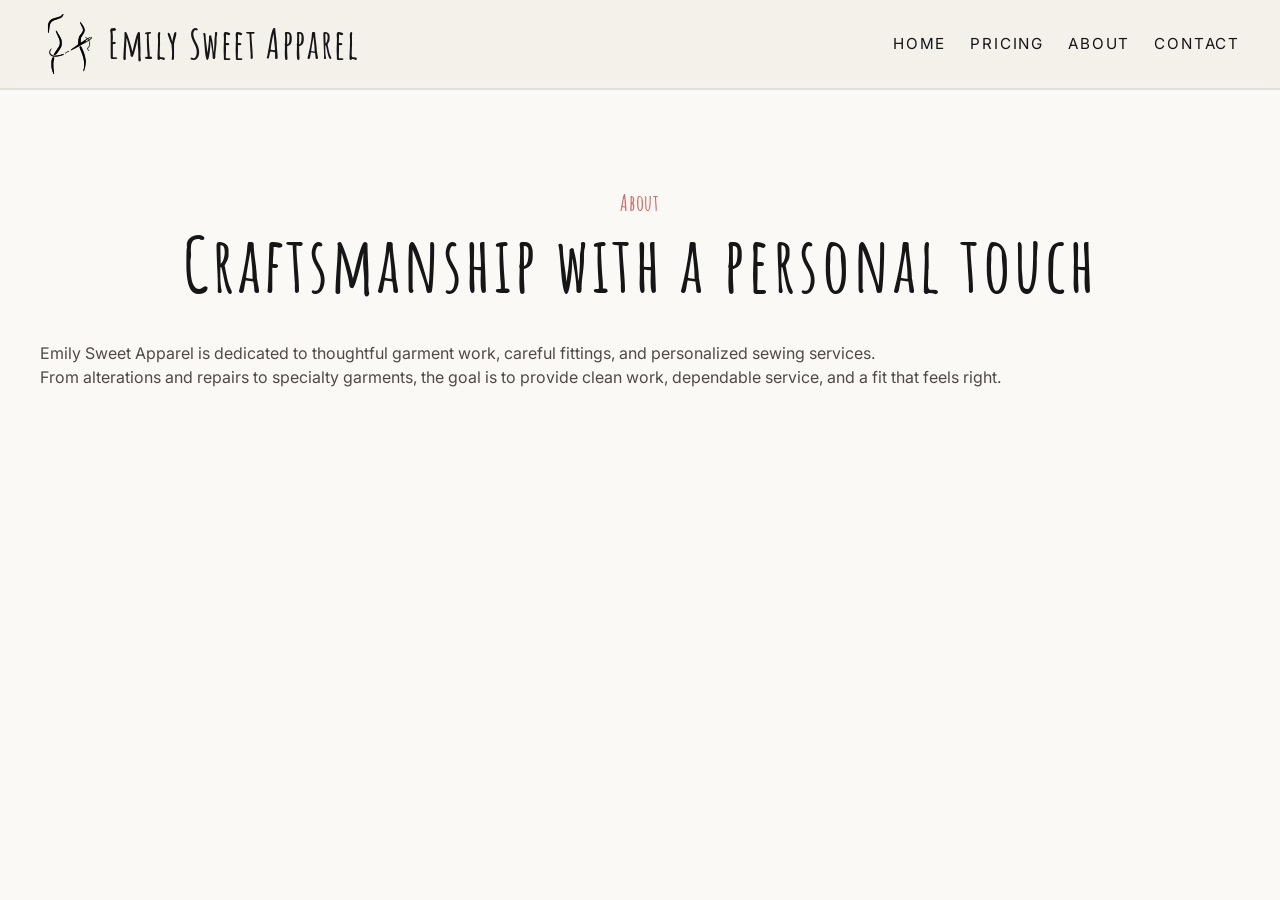
==== about.html @ 6f7a69de "prototype sewing website" ====
<!DOCTYPE html>
<html lang="en">
<head>
  <meta charset="UTF-8" />
  <meta name="viewport" content="width=device-width, initial-scale=1.0" />
  <title>Emily Sweet Apparel</title>

  <link rel="preconnect" href="https://fonts.googleapis.com">
  <link rel="preconnect" href="https://fonts.gstatic.com" crossorigin>
  <link
    href="https://fonts.googleapis.com/css2?family=Amatic+SC:wght@400;700&family=Inter:wght@300;400;500;600&display=swap"
    rel="stylesheet"
  >

  <link rel="stylesheet" href="css/reset.css" />
  <link rel="stylesheet" href="css/variables.css" />
  <link rel="stylesheet" href="css/base.css" />
  <link rel="stylesheet" href="css/layout.css" />
  <link rel="stylesheet" href="css/components.css" />
  <link rel="stylesheet" href="css/pages.css" />
  <link rel="stylesheet" href="css/contact.css">

</head>
<body>
  <div id="site-header" class="site-header"></div>
  <main class="section">
    <div class="container">
      <div class="section-heading">
        <p class="eyebrow">About</p>
        <h1>Craftsmanship with a personal touch</h1>
      </div>

      <div class="about-grid">
        <div>
          <p>
            Emily Sweet Apparel is dedicated to thoughtful garment work, careful
            fittings, and personalized sewing services.
          </p>
          <p>
            From alterations and repairs to specialty garments, the goal is to
            provide clean work, dependable service, and a fit that feels right.
          </p>
        </div>
        <div class="image-placeholder"></div>
      </div>
    </div>
  </main>

    <script src="js/includes.js"></script>
    <script src="js/nav.js"></script>
  </body>
</html>
---- css/variables.css ----
:root {
  --color-bg: #f4f1eb;
  --color-bg-soft: rgba(255, 255, 255, 0.72);
  --color-surface: rgba(255, 255, 255, 0.58);
  --color-text: #161616;
  --color-text-muted: #4f4a46;
  --color-border: rgba(0, 0, 0, 0.08);
  --color-accent: #cf6a6a;
  --color-shadow: rgba(0, 0, 0, 0.08);

  --font-display: "Amatic SC", cursive;
  --font-body: "Inter", sans-serif;

  --container-width: 1200px;
  --header-height: 88px;

  --radius-sm: 10px;
  --radius-md: 18px;
  --radius-lg: 28px;

  --space-xs: 0.5rem;
  --space-sm: 0.875rem;
  --space-md: 1.25rem;
  --space-lg: 2rem;
  --space-xl: 4rem;
  --space-2xl: 6rem;

  --transition-fast: 180ms ease;
  --transition-medium: 300ms ease;
}
---- css/base.css ----
body {
  font-family: var(--font-body);
  color: var(--color-text);
  background-color: var(--color-bg);
  background-image:
    linear-gradient(rgba(255, 255, 255, 0.55), rgba(255, 255, 255, 0.55)),
    url("../assets/images/backgrounds/fabric-texture.jpg");
  background-repeat: repeat;
  background-size: 600px auto;
  background-attachment: fixed;
}

.site-shell {
  min-height: 100vh;
  display: flex;
  flex-direction: column;
  overflow: visible;
}

main {
  flex: 1;
}

.container {
  width: min(100% - 2rem, var(--container-width));
  margin-inline: auto;
}

.section {
  padding: var(--space-2xl) 0;
}

h1,
h2,
h3,
.brand-title,
.brand-subtitle,
.eyebrow {
  font-family: var(--font-display);
  font-weight: 700;
  letter-spacing: 0.04em;
}

h1 {
  font-size: clamp(3rem, 6vw, 5.5rem);
  line-height: 0.95;
}

h2 {
  font-size: clamp(2.4rem, 4vw, 4rem);
  line-height: 1;
  margin-bottom: 0.75rem;
}

h3 {
  font-size: 2rem;
  line-height: 1;
}

p {
  color: var(--color-text-muted);
}

.eyebrow {
  font-size: 1.4rem;
  color: var(--color-accent);
  margin-bottom: 0.5rem;
}

.section-heading {
  text-align: center;
  margin-bottom: 2.5rem;
}
---- css/layout.css ----
.site-header {
  position: sticky;
  top: 0;
  z-index: 1000;
  min-height: var(--header-height);
  backdrop-filter: blur(8px);
  background: rgba(244, 241, 235, 0.82);
  border-bottom: 1px solid var(--color-border);
}

.header-inner {
  min-height: var(--header-height);
  display: flex;
  align-items: center;
  justify-content: space-between;
  gap: 1rem;
}

.brand {
  display: inline-flex;
  flex-direction: row;
  line-height: 1;
  align-items: center;
}

.brand-logo {
  width: 60px;
  height: 60px;
  margin-right: 0.5rem;
}

.brand-title {
  font-size: clamp(2.5rem, 3vw, 3rem);
}

.brand-subtitle {
  font-size: 1.5rem;
  color: var(--color-text-muted);
}

.site-nav {
  display: flex;
  align-items: center;
  gap: 1.5rem;
}

.site-nav a {
  position: relative;
  font-size: 0.95rem;
  text-transform: uppercase;
  letter-spacing: 0.12em;
}

.site-nav a::after {
  content: "";
  position: absolute;
  left: 0;
  bottom: -0.25rem;
  width: 100%;
  height: 1px;
  background: var(--color-accent);
  transform: scaleX(0);
  transform-origin: left;
  transition: transform var(--transition-fast);
}

.site-nav a:hover::after {
  transform: scaleX(1);
}

.site-footer {
  padding: 2rem 0;
  border-top: 1px solid var(--color-border);
  background: rgba(255, 255, 255, 0.45);
}

.footer-inner {
  display: flex;
  justify-content: space-between;
  gap: 2rem;
}

.footer-title {
  font-family: var(--font-display);
  font-size: 2rem;
  color: var(--color-text);
}

.footer-text {
  color: var(--color-text-muted);
}
---- css/components.css ----
.btn {
  display: inline-flex;
  align-items: center;
  justify-content: center;
  padding: 0.9rem 1.25rem;
  border-radius: 999px;
  border: 1px solid var(--color-border);
  cursor: pointer;
  transition:
    transform var(--transition-fast),
    background-color var(--transition-fast),
    border-color var(--transition-fast);
}

.btn:hover {
  transform: translateY(-2px);
}

.btn-primary {
  background: var(--color-text);
  color: white;
}

.btn-primary:hover {
  background: #000;
}

.btn-secondary {
  background: rgba(255, 255, 255, 0.55);
}

.btn-secondary:hover {
  border-color: var(--color-accent);
}

.menu-toggle {
  display: none;
  width: 44px;
  height: 44px;
  border: 1px solid var(--color-border);
  background: rgba(255, 255, 255, 0.45);
  border-radius: 999px;
  padding: 0;
  cursor: pointer;
}

.menu-toggle span {
  display: block;
  width: 18px;
  height: 1px;
  margin: 5px auto;
  background: var(--color-text);
}

.service-grid {
  display: grid;
  grid-template-columns: repeat(4, 1fr);
  gap: 1.25rem;
}

.service-card {
  background: var(--color-bg-soft);
  border: 1px solid var(--color-border);
  border-radius: var(--radius-md);
  overflow: hidden;
  box-shadow: 0 12px 30px rgba(0, 0, 0, 0.08);
  transition: ease-in-out 0.2s;
}

.service-card:hover {
  scale: 1.05;
  cursor: pointer;
}

.service-card-media {
  position: relative;
  height: 84px;
  overflow: hidden;
}

.service-card-media img {
  width: 100%;
  height: 100%;
  object-fit: cover;
  display: block;
}

.service-card-media::after {
  content: "";
  position: absolute;
  inset: 0;
  background: linear-gradient(
    to right,
    rgba(0, 0, 0, 0.45),
    rgba(0, 0, 0, 0.18)
  );
}

.service-card-title {
  position: absolute;
  inset: 0;
  z-index: 2;
  display: flex;
  align-items: center;
  padding: 0 1rem;
  margin: 0;
  color: white;
  font-size: 2rem;
  line-height: 1;
  text-shadow: 0 2px 10px rgba(0, 0, 0, 0.25);
}

.service-card-body {
  padding: 1rem 1.1rem 1.15rem;
}

.service-card-body p {
  margin: 0;
}

.neetle-logos {
  backdrop-filter: blur(8px);
  background: rgba(244, 241, 235, 0.82);
  width: 100%;
  margin-bottom: 100px;
  padding: 50px;
}

.neetle-logos {
  position: relative; /* anchor for absolute positioning */
}

.neetle-logos .neetle {
  position: absolute;

  /* responsive positioning */
  right: clamp(5px, 4vw, 100px);
  top: 60%;
  transform: translateY(-50%) rotate(0deg);

  /* responsive size */
  width: clamp(60px, 8vw, 100px);
  height: auto;
  top: 100px;

  /* animation */
  transform-origin: 90% 10%;
  top:55%;
  animation: neetle-sway 2s ease-in-out infinite alternate;
}

@keyframes neetle-sway {
  0% {
    transform: translateY(-50%) rotate(-2.5deg);
  }
  100% {
    transform: translateY(-50%) rotate(2.55deg);
  }
}
---- css/pages.css ----
.hero-grid {
  display: grid;
  grid-template-columns: 1.1fr 0.9fr;
  gap: 2rem;
  align-items: center;
}

.hero-copy {
  max-width: 650px;
}

.hero-text {
  margin-top: 1rem;
  font-size: 1.05rem;
  max-width: 60ch;
}

.hero-gallery {
  position: relative;
  height: 50vh;
}

.attention {
  color: var(--color-accent);
  font-weight: 600;
  font-size: 1.1rem;
  font-style: italic;
  display: block;
}

.hero-actions {
  display: flex;
  gap: 1rem;
  margin-top: 1.5rem;
  flex-wrap: wrap;
}

.hero-art img {
  width: 100%;
  max-width: 520px;
  margin-left: auto;
  border-radius: var(--radius-lg);
  border: 1px solid var(--color-border);
  background: rgba(255, 255, 255, 0.45);
  padding: 1rem;
}

.falling-gallery {
  position: relative;
  overflow: hidden;
  width: 50vw;
  height: 87.5vh;
  margin-top: -115px;
  perspective: 1200px;
  transform-style: preserve-3d;
}

.gallery-fade {
  position: absolute;
  inset: 0;
  pointer-events: none;
  z-index: 20;
}

.gallery-track {
  position: absolute;
  inset: 0;
  pointer-events: none;
  transform-style: preserve-3d;
}

.gallery-item {
  position: absolute;
  top: 0;
  border-radius: var(--radius-md);
  overflow: hidden;
  background: white;
  box-shadow: 0px 5px 10px rgba(0, 0, 0, 0.6);
  transform-style: preserve-3d;
  transform-origin: center center;
  will-change: transform;
  backface-visibility: hidden;
}

.gallery-item img {
  width: 100%;
  height: 100%;
  object-fit: cover;
  display: block;
}

.services-preview {
  margin-top: -150px;
}

@media (max-width: 900px) {
  .hero-grid {
    display: grid;
    grid-template-columns: 1.1fr;
    align-items: center;
  }

  .service-grid {
    grid-template-columns: repeat(2, 1fr);
  }

  .site-nav {
    display: none;
  }

  .menu-toggle {
    display: inline-block;
  }

  .hero-gallery {
    height: 420px;
  }

  .falling-gallery {
    width: 100%;
    height: 100%;
    margin-top: 0;
  }
}

@media (max-width: 640px) {
  .hero-copy {
    max-width: 100%;
  }
  
  .section {
    padding: 4rem 0;
  }

  .service-grid {
    grid-template-columns: 1fr;
  }

  .footer-inner {
    flex-direction: column;
  }

  .hero-gallery {
    height: 660px;
  }
}
---- css/contact.css ----
.contact-grid {
    display: grid;
    grid-template-columns: 1fr 1fr;
    gap: 2rem;
    align-items: center;
    margin-bottom: 2rem;
}

.contact-info {
    display: flex;
    flex-direction: column;
    gap: 1rem;
    margin-bottom: 2rem;
}

.contact-form {
    display: flex;
    flex-direction: column;
    gap: 1rem;
    margin-bottom: 2rem;
}
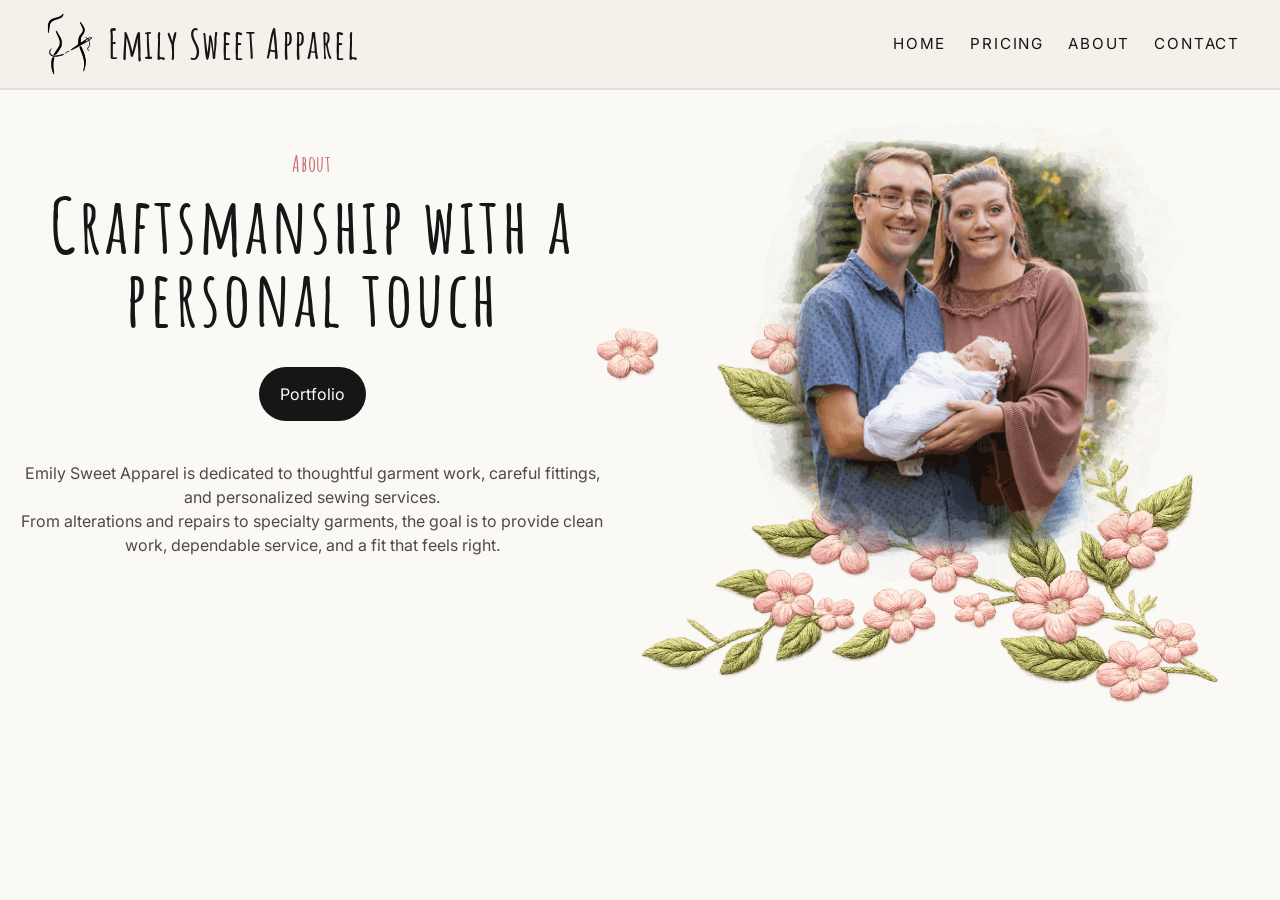
==== commit 66646826: "added images and updated gallery and updated about" ====
--- a/about.html
+++ b/about.html
@@ -18,31 +18,40 @@
   <link rel="stylesheet" href="css/layout.css" />
   <link rel="stylesheet" href="css/components.css" />
   <link rel="stylesheet" href="css/pages.css" />
-  <link rel="stylesheet" href="css/contact.css">
+  <link rel="stylesheet" href="css/about.css">
 
 </head>
 <body>
   <div id="site-header" class="site-header"></div>
-  <main class="section">
-    <div class="container">
-      <div class="section-heading">
-        <p class="eyebrow">About</p>
-        <h1>Craftsmanship with a personal touch</h1>
+  <main class="">
+    <div class="about-section">
+      <div class="container about-container">
+        <div class="section-heading">
+          <p class="eyebrow">About</p>
+          <h1>Craftsmanship with a personal touch</h1>
+          <div>
+            <a href="https://emilysweetapparel.weebly.com/?fbclid=IwY2xjawQ485hleHRuA2FlbQIxMABicmlkETF4YjlWaWJzd1dKN0ZlTXFLc3J0YwZhcHBfaWQQMjIyMDM5MTc4ODIwMDg5MgABHo3AKnSqhu8N_lg_ab5-Sbkky_YUBgtuZL1X8r4HvJQyQ0GrzTdfWK0gzTvb_aem_0ZlQ3y5przE-hODi6dDUCw" class="portfolio">Portfolio</a>
+          </div>
+        </div>
+        <div class="about-grid">
+          <div>
+            <p>
+              Emily Sweet Apparel is dedicated to thoughtful garment work, careful
+              fittings, and personalized sewing services.
+            </p>
+            <p>
+              From alterations and repairs to specialty garments, the goal is to
+              provide clean work, dependable service, and a fit that feels right.
+            </p>
+          </div>
+        </div>
       </div>
-
-      <div class="about-grid">
-        <div>
-          <p>
-            Emily Sweet Apparel is dedicated to thoughtful garment work, careful
-            fittings, and personalized sewing services.
-          </p>
-          <p>
-            From alterations and repairs to specialty garments, the goal is to
-            provide clean work, dependable service, and a fit that feels right.
-          </p>
-        </div>
-        <div class="image-placeholder"></div>
+      <div class="profile-image">
+        <img src="assets/images/profile/profile2.png" alt="Emily Sweet Apparel" />
       </div>
+    </div>
+    <div class="brand-enbroidery">
+      <img src="assets/images/branding/enbroidery.png" class="brand-logo" alt="Emily Sweet Apparel" />
     </div>
   </main>
 
--- a/css/about.css
+++ b/css/about.css
@@ -0,0 +1,75 @@
+.about-section {
+    display: grid;
+    grid-template-columns: 1fr 1fr;
+    gap: 2rem;
+    align-items: center;
+    margin-top: 2rem;
+}
+
+.about-container {
+    display: flex;
+    flex-direction: column;
+    align-items: center;
+    justify-content: center;
+    text-align: center;
+}
+
+.section-heading,
+.about-grid {
+    width: 100%;
+    max-width: 700px;
+    text-align: center;
+}
+
+.profile-image {
+    display: flex;
+    justify-content: center;
+    align-items: center;
+    width: 100%;
+}
+
+.profile-image img {
+    width: 70%;
+    height: auto;
+    border-radius: var(--radius-md);
+}
+
+.brand-enbroidery {
+    position: absolute;
+    display: flex;
+    justify-content: center;
+    align-items: center;
+    top: 55%;
+    left: 50%;
+    transform: translate(-20%, -50%);
+    z-index: -1;
+    width: 70%;
+}
+
+.brand-enbroidery img {
+    width: 70%;
+    height: auto;
+    
+}
+
+.portfolio {
+    display: inline-flex;
+    align-items: center;
+    justify-content: center;
+    margin-top: var(--space-lg);
+    padding: 0.9rem 1.25rem;
+    border-radius: 999px;
+    border: 1px solid var(--color-border);
+    background: var(--color-text);
+    color: white;
+    cursor: pointer;
+    transition:
+        transform var(--transition-medium),
+        background-color var(--transition-medium),
+        border-color var(--transition-medium);
+}
+
+.portfolio:hover {
+    color: var(--color-accent);
+    transform: translateY(-2px);
+}
